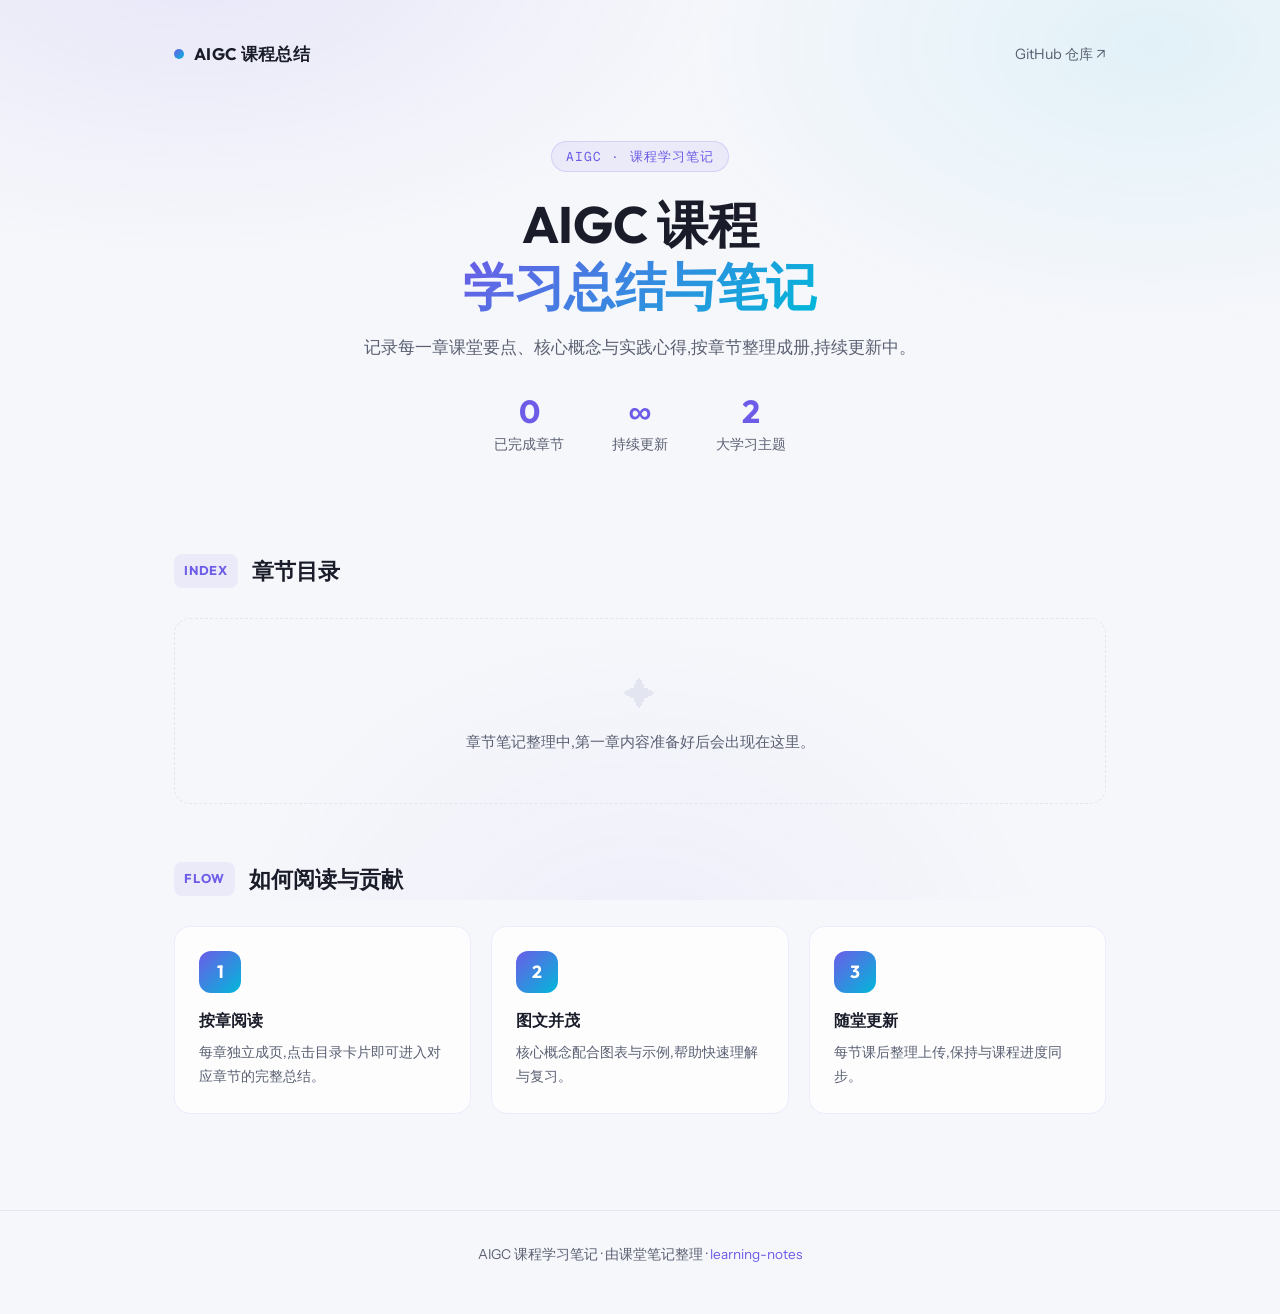
==== aigc/index.html @ d2da3387 "Add AIGC course summary website homepage" ====
<!-- Generated by Trae Work -->
<!DOCTYPE html>
<html lang="zh-CN">
<head>
<meta charset="UTF-8">
<meta name="viewport" content="width=device-width, initial-scale=1.0">
<title>AIGC 课程总结 · 学习笔记</title>
<style>
  @font-face {
    font-family: 'Outfit';
    src: url('./_shared/fonts/Outfit-Regular.ttf') format('truetype');
    font-weight: 400;
  }
  @font-face {
    font-family: 'Outfit';
    src: url('./_shared/fonts/Outfit-Bold.ttf') format('truetype');
    font-weight: 700;
  }
  @font-face {
    font-family: 'Instrument Sans';
    src: url('./_shared/fonts/InstrumentSans-Regular.ttf') format('truetype');
    font-weight: 400;
  }
  @font-face {
    font-family: 'Geist Mono';
    src: url('./_shared/fonts/GeistMono-Regular.ttf') format('truetype');
    font-weight: 400;
  }

  :root {
    --bg: #f6f7fb;
    --bg2: #ffffff;
    --ink: #1a1d29;
    --muted: #5a6072;
    --rule: #e3e6f0;
    --accent: #6c5ce7;
    --accent2: #00b8d9;
    --shadow: rgba(108, 92, 231, 0.10);
    --font-head: 'Outfit', 'Microsoft YaHei', 'PingFang SC', sans-serif;
    --font-body: 'Instrument Sans', 'Microsoft YaHei', 'PingFang SC', sans-serif;
    --font-mono: 'Geist Mono', Consolas, monospace;
  }

  * { margin: 0; padding: 0; box-sizing: border-box; }

  body {
    font-family: var(--font-body);
    background: var(--bg);
    color: var(--ink);
    line-height: 1.7;
    font-size: 16px;
    min-height: 100vh;
  }

  /* Fresh gradient ambient background */
  body::before {
    content: '';
    position: fixed;
    inset: 0;
    z-index: -1;
    background:
      radial-gradient(900px 500px at 15% -5%, rgba(108, 92, 231, 0.10), transparent 60%),
      radial-gradient(800px 480px at 90% 5%, rgba(0, 184, 217, 0.08), transparent 60%),
      radial-gradient(700px 600px at 50% 110%, rgba(108, 92, 231, 0.06), transparent 60%);
  }

  .container {
    max-width: 980px;
    margin: 0 auto;
    padding: 0 24px;
  }

  /* ---------- Header ---------- */
  header {
    padding: 40px 0 8px;
  }
  .nav {
    display: flex;
    align-items: center;
    justify-content: space-between;
  }
  .brand {
    font-family: var(--font-head);
    font-weight: 700;
    font-size: 1.05rem;
    letter-spacing: 0.02em;
    display: flex;
    align-items: center;
    gap: 10px;
  }
  .brand .dot {
    width: 10px;
    height: 10px;
    border-radius: 50%;
    background: linear-gradient(135deg, var(--accent), var(--accent2));
  }
  .nav a {
    color: var(--muted);
    text-decoration: none;
    font-size: 0.9rem;
    transition: color 0.2s;
  }
  .nav a:hover { color: var(--accent); }

  /* ---------- Hero ---------- */
  .hero {
    padding: 64px 0 56px;
    text-align: center;
  }
  .hero .kicker {
    display: inline-block;
    font-family: var(--font-mono);
    font-size: 0.8rem;
    color: var(--accent);
    background: rgba(108, 92, 231, 0.08);
    border: 1px solid rgba(108, 92, 231, 0.18);
    padding: 4px 14px;
    border-radius: 999px;
    letter-spacing: 0.08em;
    margin-bottom: 22px;
  }
  .hero h1 {
    font-family: var(--font-head);
    font-weight: 700;
    font-size: clamp(2.2rem, 5vw, 3.2rem);
    line-height: 1.2;
    letter-spacing: -0.01em;
    margin-bottom: 16px;
  }
  .hero h1 .grad {
    background: linear-gradient(135deg, var(--accent), var(--accent2));
    -webkit-background-clip: text;
    background-clip: text;
    color: transparent;
  }
  .hero p.sub {
    color: var(--muted);
    font-size: 1.05rem;
    max-width: 560px;
    margin: 0 auto 32px;
  }
  .hero-stats {
    display: flex;
    justify-content: center;
    gap: 48px;
    flex-wrap: wrap;
  }
  .stat .num {
    font-family: var(--font-head);
    font-weight: 700;
    font-size: 2rem;
    color: var(--accent);
    line-height: 1.1;
  }
  .stat .lbl {
    font-size: 0.85rem;
    color: var(--muted);
    margin-top: 4px;
  }

  /* ---------- Sections ---------- */
  .section { padding: 40px 0 16px; }
  .section-head {
    display: flex;
    align-items: center;
    gap: 14px;
    margin-bottom: 28px;
  }
  .section-head .idx {
    font-family: var(--font-head);
    font-weight: 700;
    font-size: 0.8rem;
    color: var(--accent);
    background: rgba(108, 92, 231, 0.08);
    border-radius: 8px;
    padding: 6px 10px;
    letter-spacing: 0.06em;
  }
  .section-head h2 {
    font-family: var(--font-head);
    font-weight: 700;
    font-size: 1.4rem;
  }

  /* ---------- Chapter cards ---------- */
  .chapter-grid {
    display: grid;
    grid-template-columns: repeat(auto-fill, minmax(280px, 1fr));
    gap: 20px;
  }
  .chapter-card {
    background: rgba(255, 255, 255, 0.72);
    backdrop-filter: blur(10px);
    border: 1px solid rgba(108, 92, 231, 0.10);
    border-radius: 16px;
    padding: 26px 24px;
    transition: transform 0.2s, box-shadow 0.2s, border-color 0.2s;
    position: relative;
    overflow: hidden;
  }
  .chapter-card::before {
    content: '';
    position: absolute;
    top: 0; left: 0; right: 0;
    height: 3px;
    background: linear-gradient(135deg, var(--accent), var(--accent2));
    opacity: 0;
    transition: opacity 0.2s;
  }
  .chapter-card:hover {
    transform: translateY(-3px);
    box-shadow: 0 12px 28px var(--shadow);
    border-color: rgba(108, 92, 231, 0.22);
  }
  .chapter-card:hover::before { opacity: 1; }
  .chapter-card .c-num {
    font-family: var(--font-mono);
    font-size: 0.75rem;
    color: var(--accent);
    letter-spacing: 0.1em;
    margin-bottom: 10px;
    display: block;
  }
  .chapter-card h3 {
    font-family: var(--font-head);
    font-weight: 700;
    font-size: 1.15rem;
    margin-bottom: 8px;
  }
  .chapter-card p {
    font-size: 0.9rem;
    color: var(--muted);
    margin-bottom: 16px;
  }
  .chapter-card a.more {
    font-size: 0.85rem;
    color: var(--accent);
    text-decoration: none;
    font-weight: 600;
    display: inline-flex;
    align-items: center;
    gap: 4px;
  }
  .chapter-card a.more:hover { text-decoration: underline; }

  .empty-state {
    grid-column: 1 / -1;
    text-align: center;
    padding: 48px 24px;
    border: 1.5px dashed var(--rule);
    border-radius: 16px;
    color: var(--muted);
  }
  .empty-state .big {
    font-family: var(--font-head);
    font-size: 2rem;
    margin-bottom: 8px;
    color: var(--rule);
  }
  .empty-state p { font-size: 0.95rem; }

  /* ---------- How it works ---------- */
  .steps {
    display: grid;
    grid-template-columns: repeat(auto-fit, minmax(240px, 1fr));
    gap: 20px;
    margin-bottom: 32px;
  }
  .step {
    background: rgba(255, 255, 255, 0.72);
    backdrop-filter: blur(10px);
    border: 1px solid rgba(108, 92, 231, 0.10);
    border-radius: 16px;
    padding: 24px;
  }
  .step .s-ico {
    width: 42px; height: 42px;
    border-radius: 12px;
    display: flex; align-items: center; justify-content: center;
    font-family: var(--font-head);
    font-weight: 700;
    font-size: 1.1rem;
    color: #fff;
    background: linear-gradient(135deg, var(--accent), var(--accent2));
    margin-bottom: 14px;
  }
  .step h3 {
    font-family: var(--font-head);
    font-weight: 700;
    font-size: 1.02rem;
    margin-bottom: 6px;
  }
  .step p { font-size: 0.88rem; color: var(--muted); }

  /* ---------- Footer ---------- */
  footer {
    margin-top: 48px;
    padding: 32px 0 48px;
    border-top: 1px solid var(--rule);
    text-align: center;
    color: var(--muted);
    font-size: 0.85rem;
  }
  footer a { color: var(--accent); text-decoration: none; }
  footer a:hover { text-decoration: underline; }

  @media (max-width: 600px) {
    .hero { padding: 40px 0 40px; }
    .hero-stats { gap: 28px; }
    .container { padding: 0 18px; }
  }
</style>
</head>
<body>

<header>
  <div class="container">
    <div class="nav">
      <div class="brand"><span class="dot"></span>AIGC 课程总结</div>
      <a href="https://github.com/Zero11-pig/learning-notes" target="_blank" rel="noopener">GitHub 仓库 ↗</a>
    </div>
  </div>
</header>

<section class="hero">
  <div class="container">
    <span class="kicker">AIGC · 课程学习笔记</span>
    <h1>AIGC 课程<br><span class="grad">学习总结与笔记</span></h1>
    <p class="sub">记录每一章课堂要点、核心概念与实践心得,按章节整理成册,持续更新中。</p>
    <div class="hero-stats">
      <div class="stat"><div class="num" id="stat-chapters">0</div><div class="lbl">已完成章节</div></div>
      <div class="stat"><div class="num">∞</div><div class="lbl">持续更新</div></div>
      <div class="stat"><div class="num">2</div><div class="lbl">大学习主题</div></div>
    </div>
  </div>
</section>

<main>
  <div class="container">

    <section class="section">
      <div class="section-head">
        <span class="idx">INDEX</span>
        <h2>章节目录</h2>
      </div>
      <div class="chapter-grid" id="chapterGrid">
        <div class="empty-state">
          <div class="big">✦</div>
          <p>章节笔记整理中,第一章内容准备好后会出现在这里。</p>
        </div>
      </div>
    </section>

    <section class="section">
      <div class="section-head">
        <span class="idx">FLOW</span>
        <h2>如何阅读与贡献</h2>
      </div>
      <div class="steps">
        <div class="step">
          <div class="s-ico">1</div>
          <h3>按章阅读</h3>
          <p>每章独立成页,点击目录卡片即可进入对应章节的完整总结。</p>
        </div>
        <div class="step">
          <div class="s-ico">2</div>
          <h3>图文并茂</h3>
          <p>核心概念配合图表与示例,帮助快速理解与复习。</p>
        </div>
        <div class="step">
          <div class="s-ico">3</div>
          <h3>随堂更新</h3>
          <p>每节课后整理上传,保持与课程进度同步。</p>
        </div>
      </div>
    </section>

  </div>
</main>

<footer>
  <div class="container">
    <p>AIGC 课程学习笔记 · 由课堂笔记整理 · <a href="https://github.com/Zero11-pig/learning-notes" target="_blank" rel="noopener">learning-notes</a></p>
  </div>
</footer>

</body>
</html>
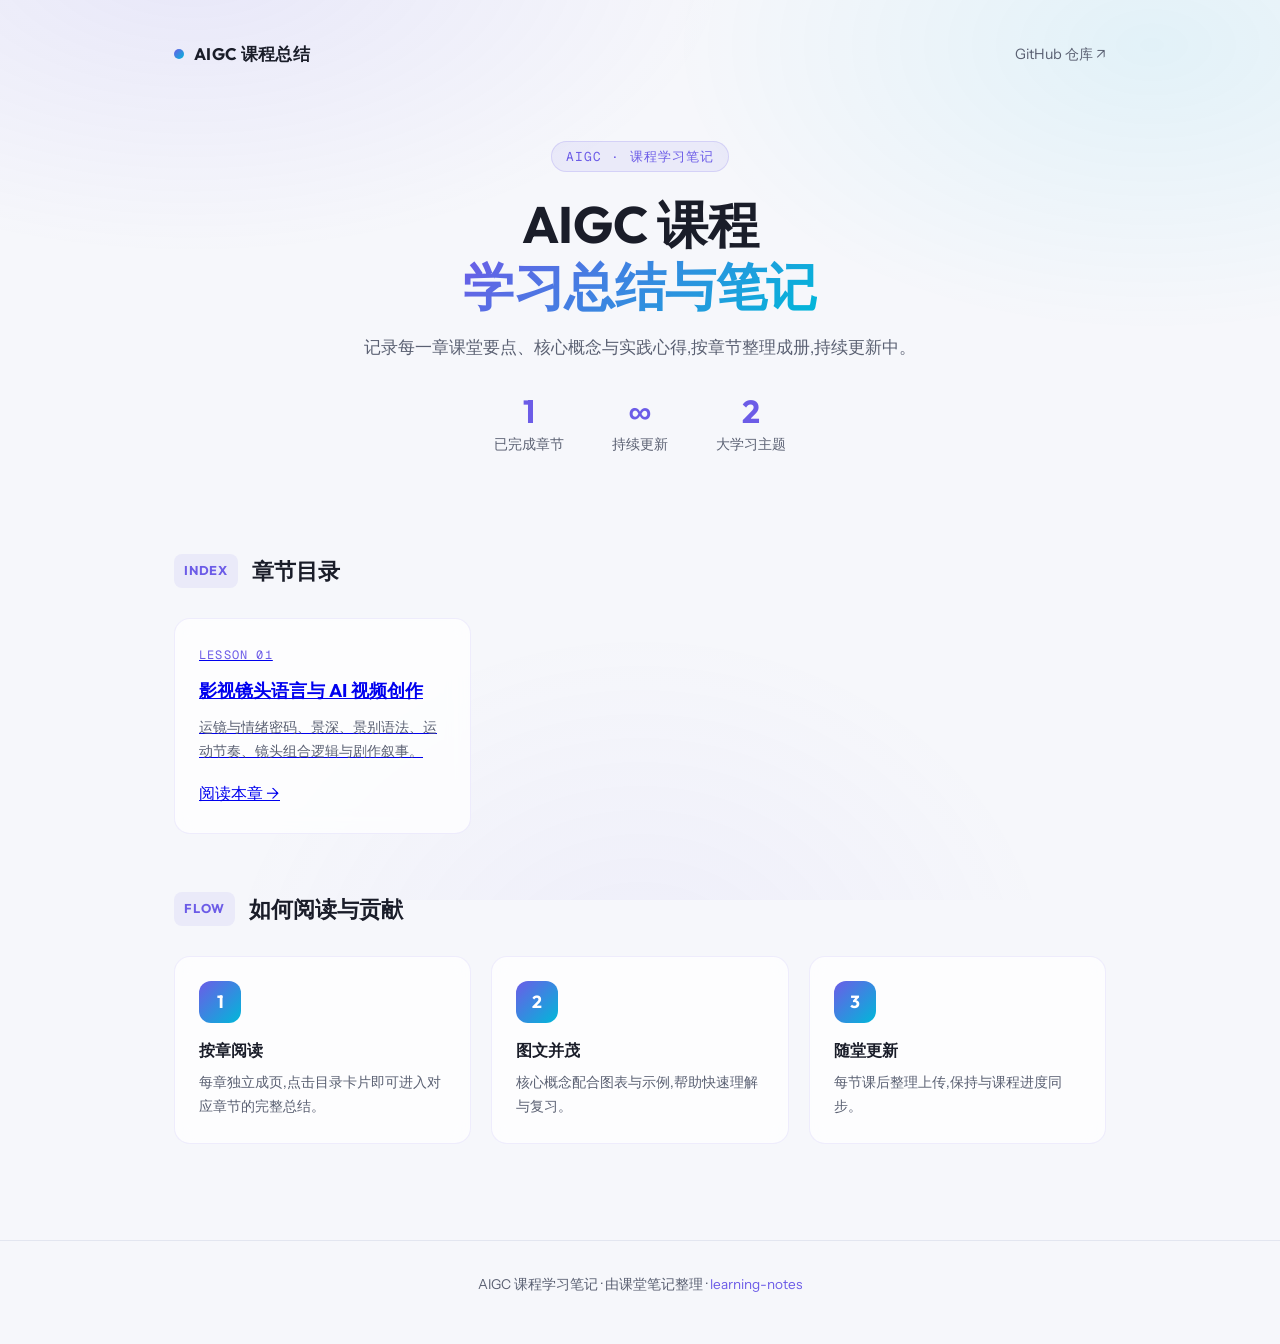
==== commit b01b78ae: "Add lesson 1: cinematography and AI video creation" ====
--- a/aigc/index.html
+++ b/aigc/index.html
@@ -328,7 +328,7 @@
     <h1>AIGC 课程<br><span class="grad">学习总结与笔记</span></h1>
     <p class="sub">记录每一章课堂要点、核心概念与实践心得,按章节整理成册,持续更新中。</p>
     <div class="hero-stats">
-      <div class="stat"><div class="num" id="stat-chapters">0</div><div class="lbl">已完成章节</div></div>
+      <div class="stat"><div class="num" id="stat-chapters">1</div><div class="lbl">已完成章节</div></div>
       <div class="stat"><div class="num">∞</div><div class="lbl">持续更新</div></div>
       <div class="stat"><div class="num">2</div><div class="lbl">大学习主题</div></div>
     </div>
@@ -344,10 +344,12 @@
         <h2>章节目录</h2>
       </div>
       <div class="chapter-grid" id="chapterGrid">
-        <div class="empty-state">
-          <div class="big">✦</div>
-          <p>章节笔记整理中,第一章内容准备好后会出现在这里。</p>
-        </div>
+        <a class="chapter-card" href="./chapter-01.html">
+          <span class="c-num">LESSON 01</span>
+          <h3>影视镜头语言与 AI 视频创作</h3>
+          <p>运镜与情绪密码、景深、景别语法、运动节奏、镜头组合逻辑与剧作叙事。</p>
+          <span class="more">阅读本章 →</span>
+        </a>
       </div>
     </section>
 
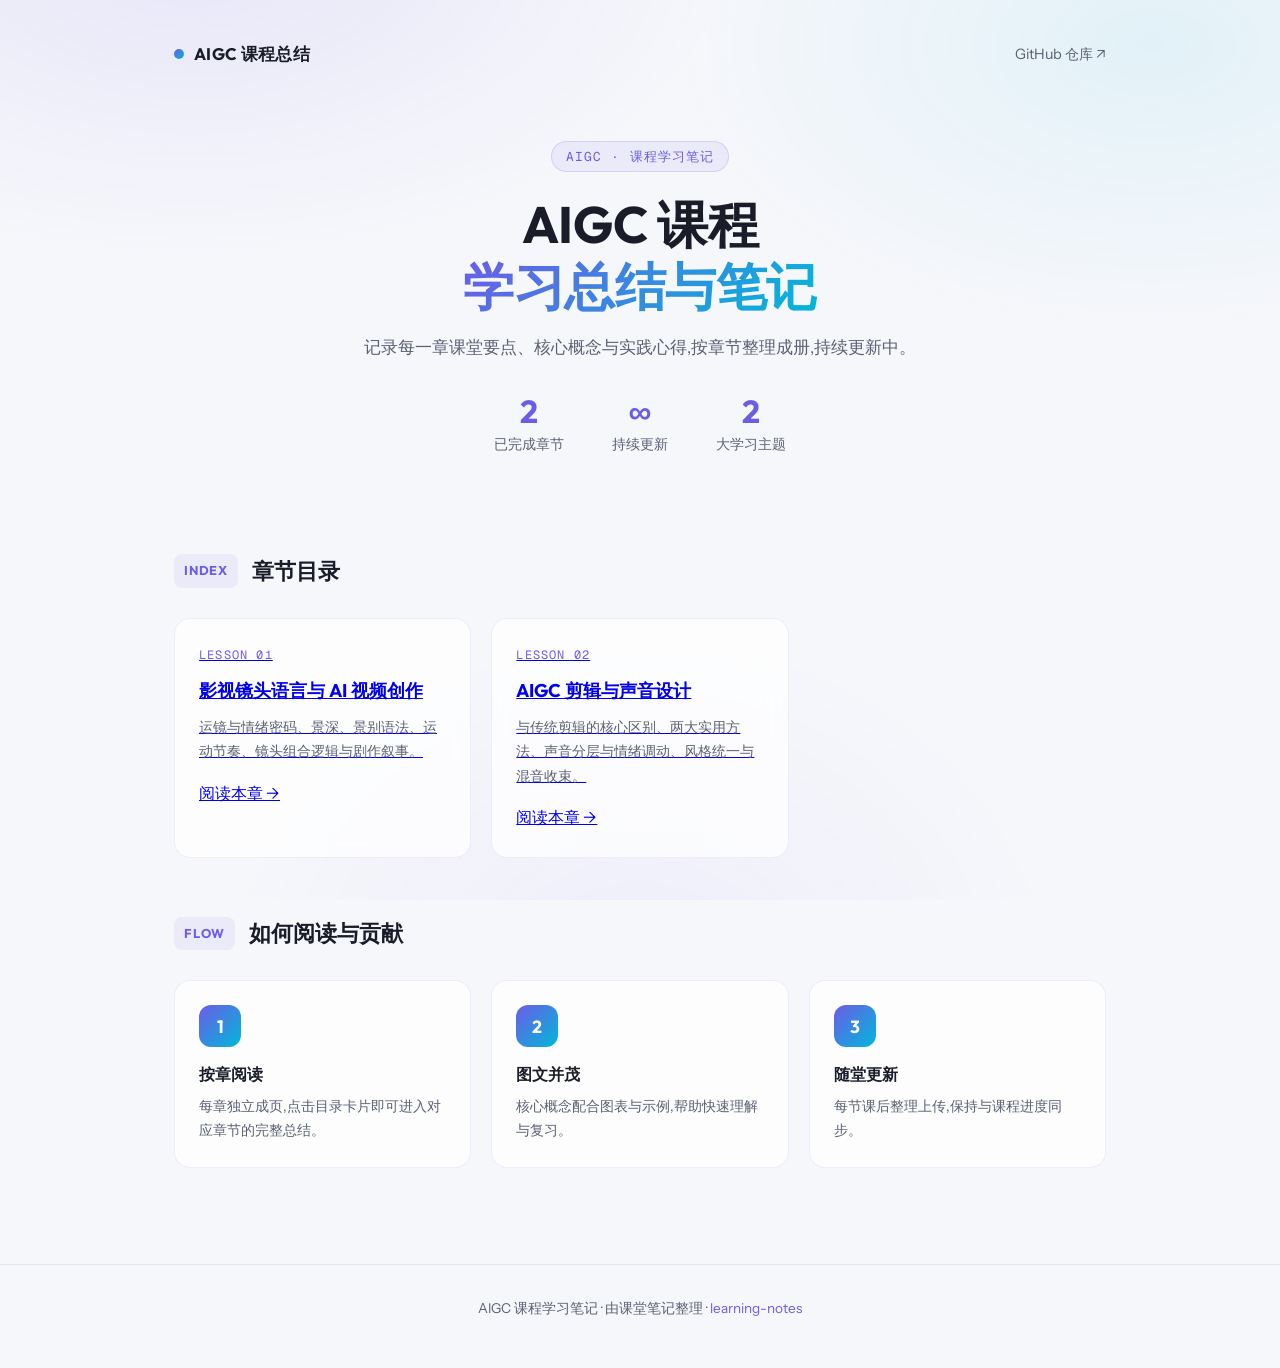
==== commit bb181783: "Add lesson 2: AIGC editing and sound design" ====
--- a/aigc/index.html
+++ b/aigc/index.html
@@ -328,7 +328,7 @@
     <h1>AIGC 课程<br><span class="grad">学习总结与笔记</span></h1>
     <p class="sub">记录每一章课堂要点、核心概念与实践心得,按章节整理成册,持续更新中。</p>
     <div class="hero-stats">
-      <div class="stat"><div class="num" id="stat-chapters">1</div><div class="lbl">已完成章节</div></div>
+      <div class="stat"><div class="num" id="stat-chapters">2</div><div class="lbl">已完成章节</div></div>
       <div class="stat"><div class="num">∞</div><div class="lbl">持续更新</div></div>
       <div class="stat"><div class="num">2</div><div class="lbl">大学习主题</div></div>
     </div>
@@ -348,6 +348,12 @@
           <span class="c-num">LESSON 01</span>
           <h3>影视镜头语言与 AI 视频创作</h3>
           <p>运镜与情绪密码、景深、景别语法、运动节奏、镜头组合逻辑与剧作叙事。</p>
+          <span class="more">阅读本章 →</span>
+        </a>
+        <a class="chapter-card" href="./chapter-02.html">
+          <span class="c-num">LESSON 02</span>
+          <h3>AIGC 剪辑与声音设计</h3>
+          <p>与传统剪辑的核心区别、两大实用方法、声音分层与情绪调动、风格统一与混音收束。</p>
           <span class="more">阅读本章 →</span>
         </a>
       </div>
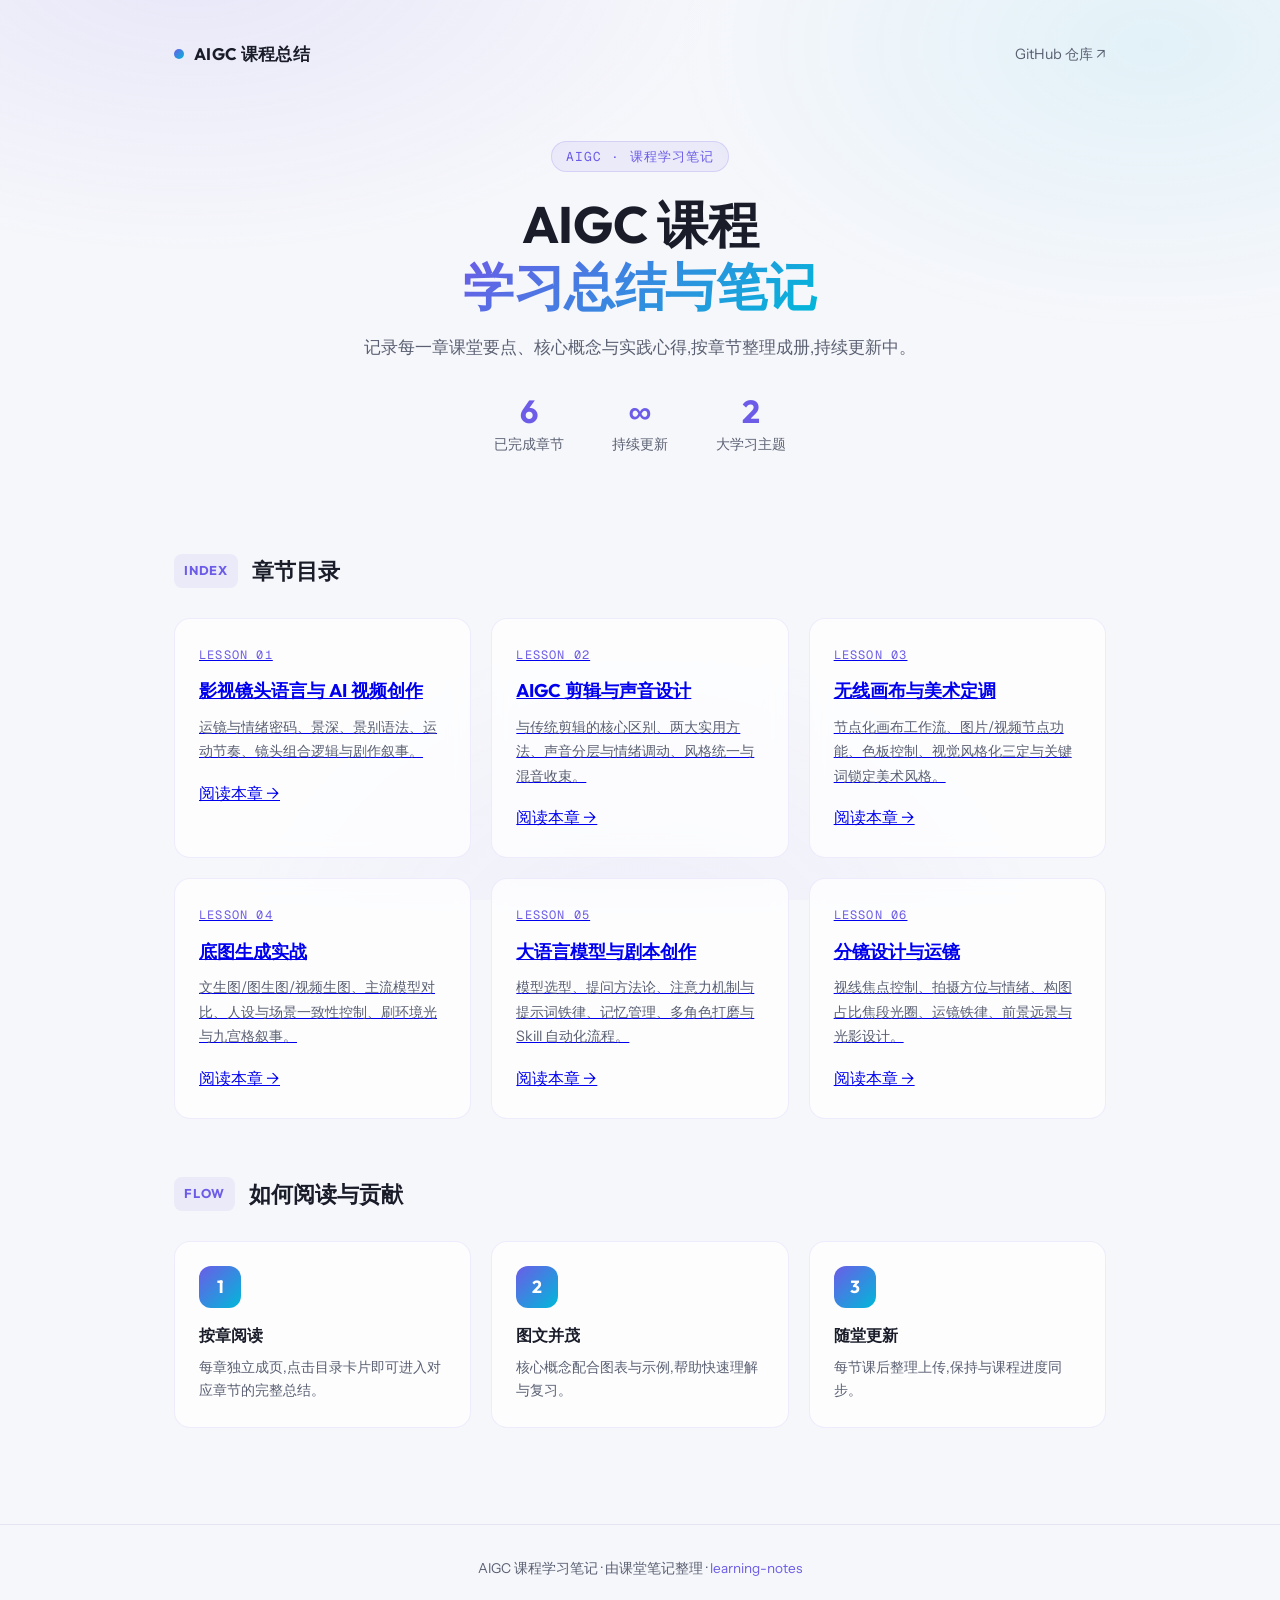
==== commit 8a6650fb: "Add lessons 3-6: canvas & art direction, base image, LLM & screenplay, storyboard & camera movement" ====
--- a/aigc/index.html
+++ b/aigc/index.html
@@ -328,7 +328,7 @@
     <h1>AIGC 课程<br><span class="grad">学习总结与笔记</span></h1>
     <p class="sub">记录每一章课堂要点、核心概念与实践心得,按章节整理成册,持续更新中。</p>
     <div class="hero-stats">
-      <div class="stat"><div class="num" id="stat-chapters">2</div><div class="lbl">已完成章节</div></div>
+      <div class="stat"><div class="num" id="stat-chapters">6</div><div class="lbl">已完成章节</div></div>
       <div class="stat"><div class="num">∞</div><div class="lbl">持续更新</div></div>
       <div class="stat"><div class="num">2</div><div class="lbl">大学习主题</div></div>
     </div>
@@ -354,6 +354,30 @@
           <span class="c-num">LESSON 02</span>
           <h3>AIGC 剪辑与声音设计</h3>
           <p>与传统剪辑的核心区别、两大实用方法、声音分层与情绪调动、风格统一与混音收束。</p>
+          <span class="more">阅读本章 →</span>
+        </a>
+        <a class="chapter-card" href="./chapter-03.html">
+          <span class="c-num">LESSON 03</span>
+          <h3>无线画布与美术定调</h3>
+          <p>节点化画布工作流、图片/视频节点功能、色板控制、视觉风格化三定与关键词锁定美术风格。</p>
+          <span class="more">阅读本章 →</span>
+        </a>
+        <a class="chapter-card" href="./chapter-04.html">
+          <span class="c-num">LESSON 04</span>
+          <h3>底图生成实战</h3>
+          <p>文生图/图生图/视频生图、主流模型对比、人设与场景一致性控制、刷环境光与九宫格叙事。</p>
+          <span class="more">阅读本章 →</span>
+        </a>
+        <a class="chapter-card" href="./chapter-05.html">
+          <span class="c-num">LESSON 05</span>
+          <h3>大语言模型与剧本创作</h3>
+          <p>模型选型、提问方法论、注意力机制与提示词铁律、记忆管理、多角色打磨与 Skill 自动化流程。</p>
+          <span class="more">阅读本章 →</span>
+        </a>
+        <a class="chapter-card" href="./chapter-06.html">
+          <span class="c-num">LESSON 06</span>
+          <h3>分镜设计与运镜</h3>
+          <p>视线焦点控制、拍摄方位与情绪、构图占比焦段光圈、运镜铁律、前景远景与光影设计。</p>
           <span class="more">阅读本章 →</span>
         </a>
       </div>
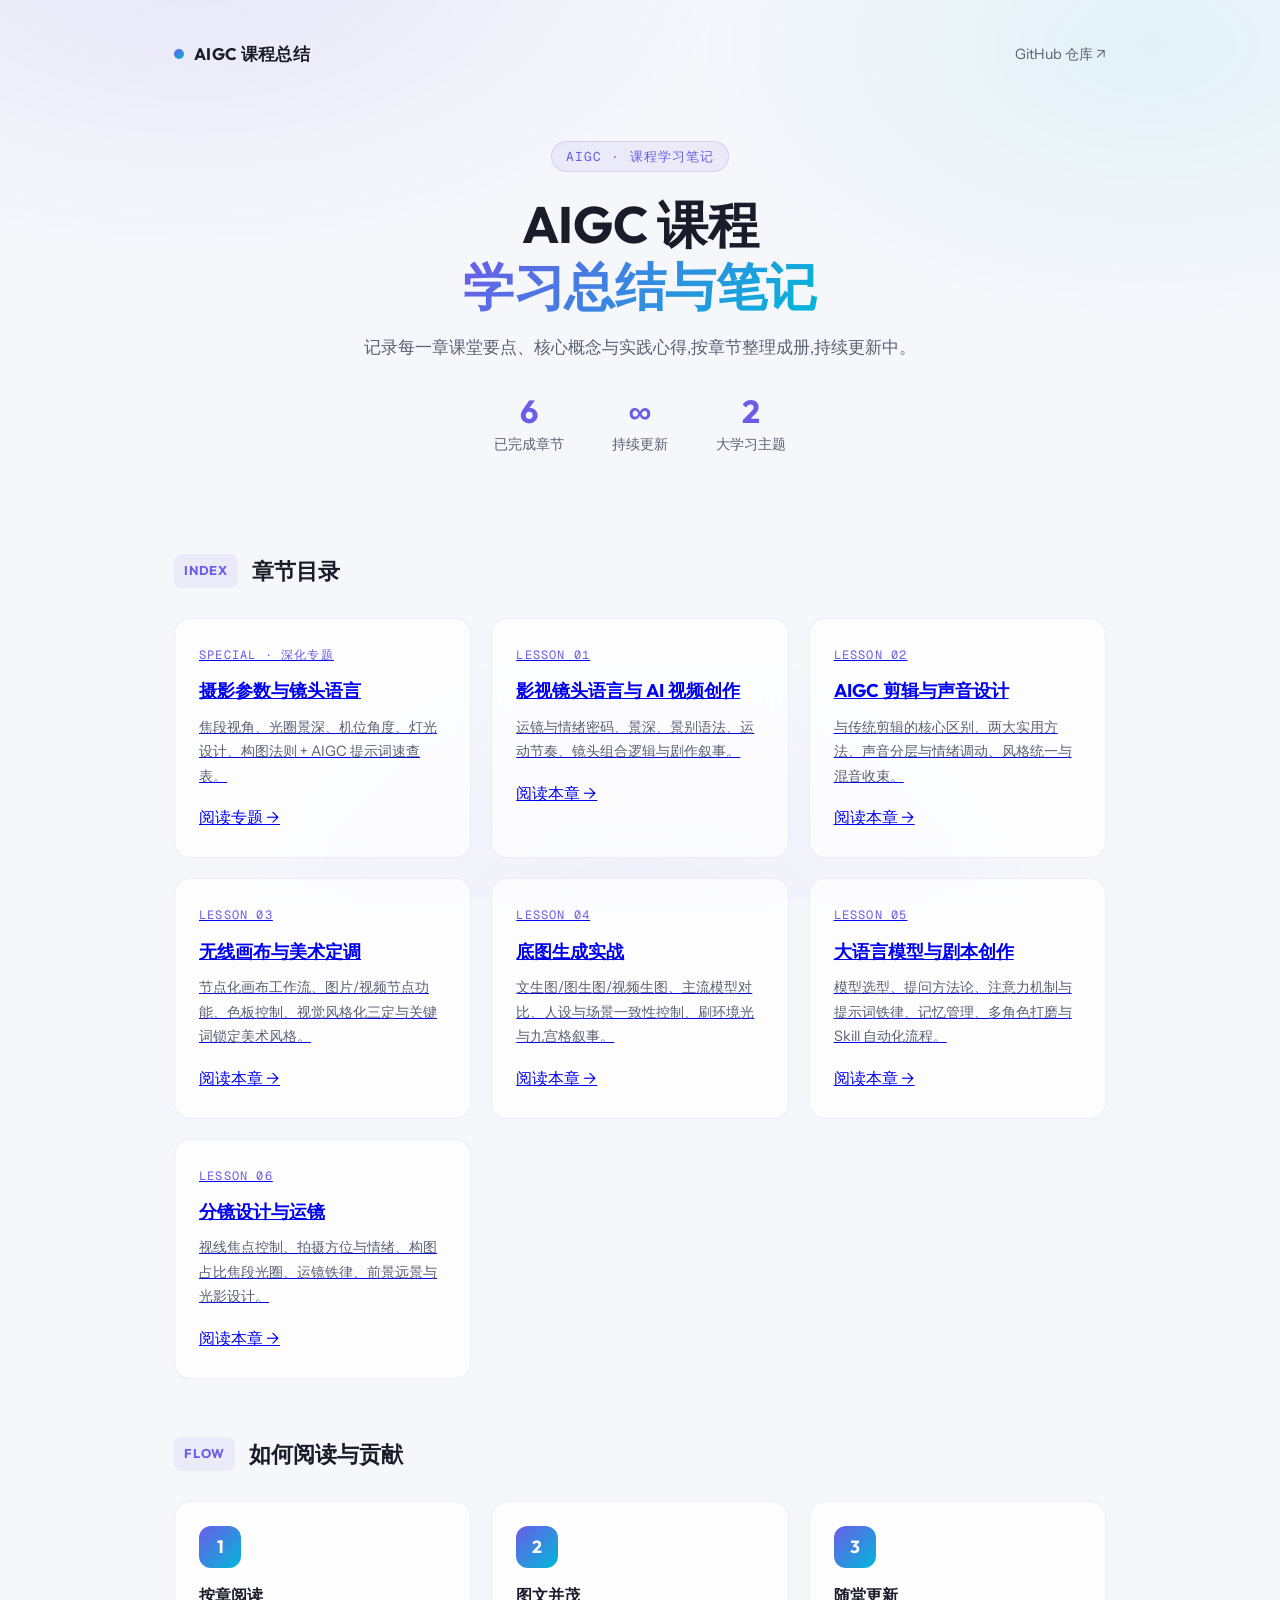
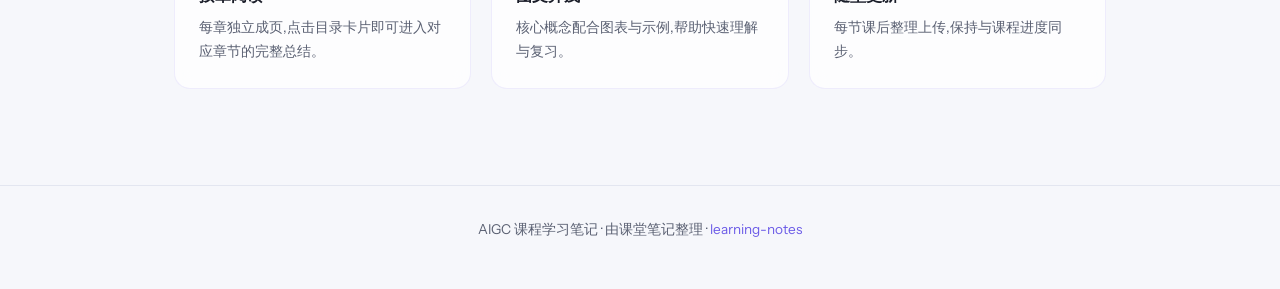
==== commit 1ce39aec: "Add deep-dive special topic: photography parameters and cinematography" ====
--- a/aigc/index.html
+++ b/aigc/index.html
@@ -344,6 +344,12 @@
         <h2>章节目录</h2>
       </div>
       <div class="chapter-grid" id="chapterGrid">
+        <a class="chapter-card" href="./special-photography.html">
+          <span class="c-num">SPECIAL · 深化专题</span>
+          <h3>摄影参数与镜头语言</h3>
+          <p>焦段视角、光圈景深、机位角度、灯光设计、构图法则 + AIGC 提示词速查表。</p>
+          <span class="more">阅读专题 →</span>
+        </a>
         <a class="chapter-card" href="./chapter-01.html">
           <span class="c-num">LESSON 01</span>
           <h3>影视镜头语言与 AI 视频创作</h3>
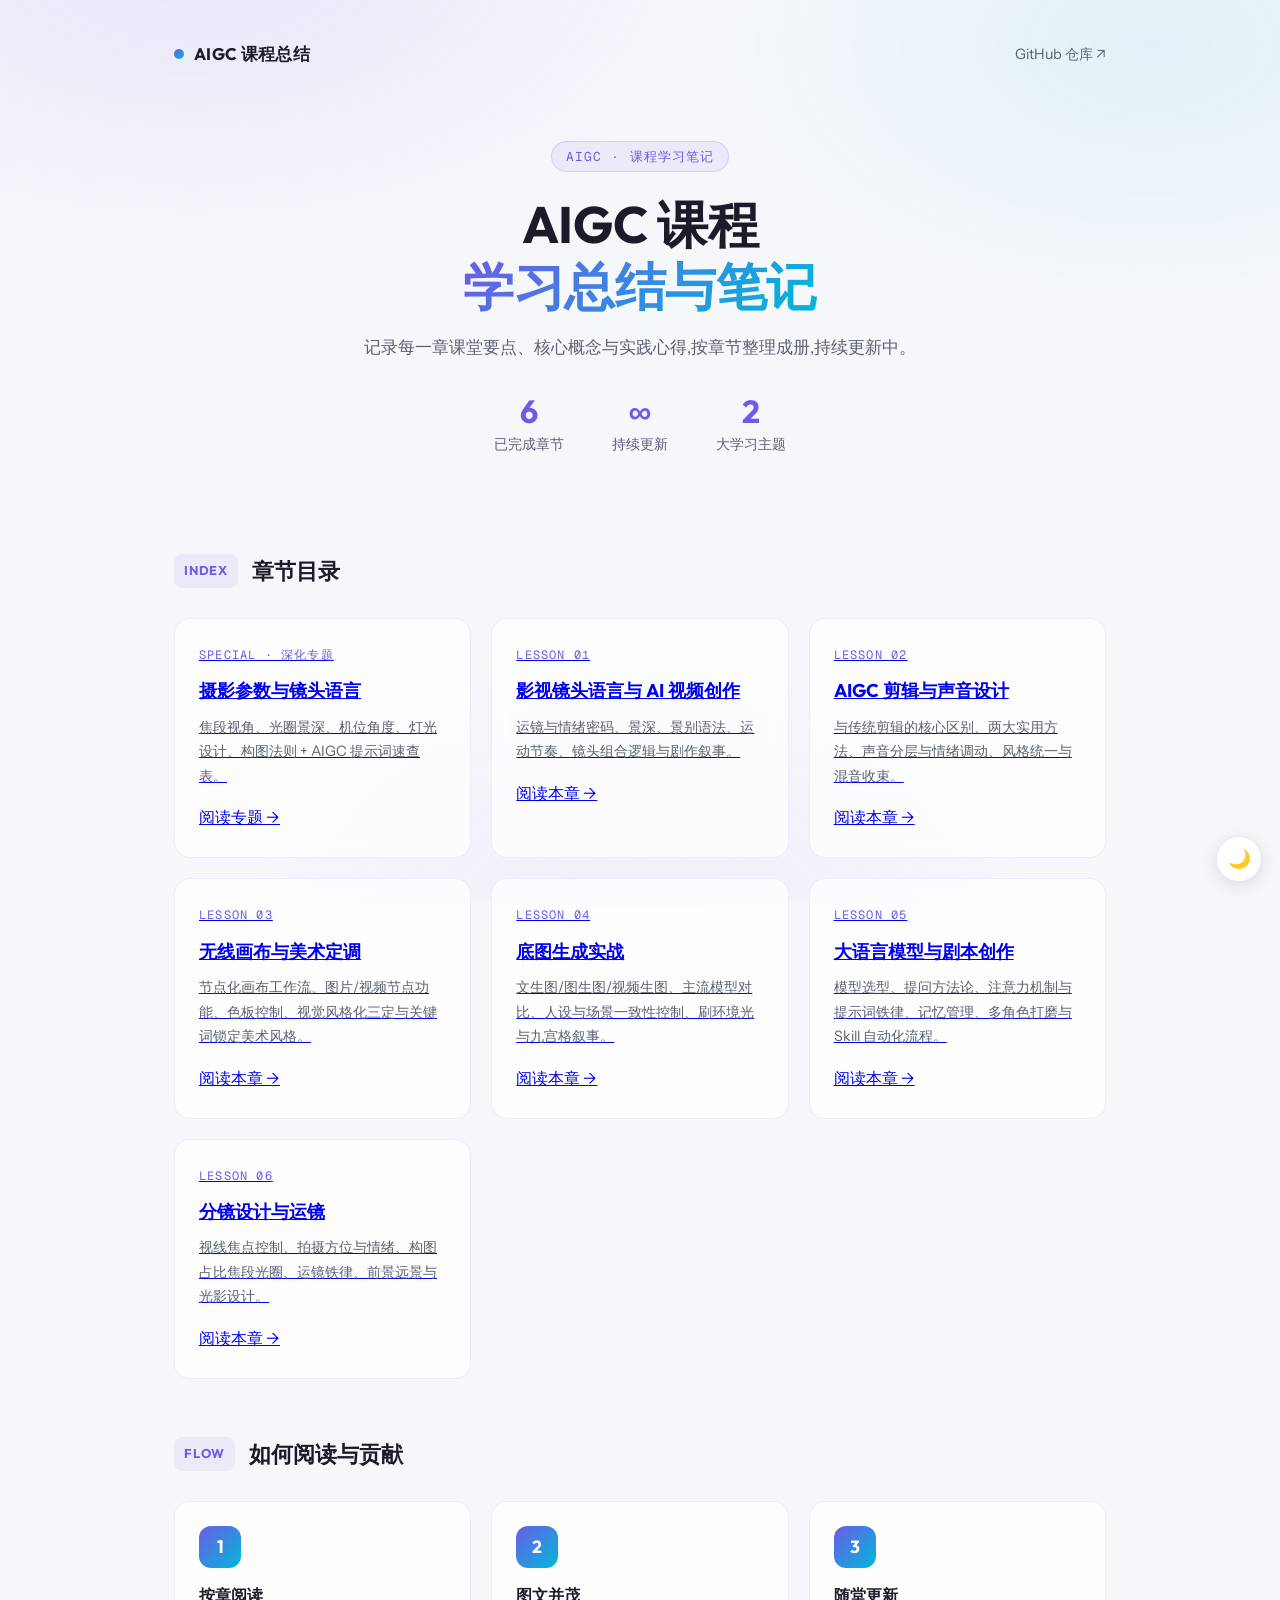
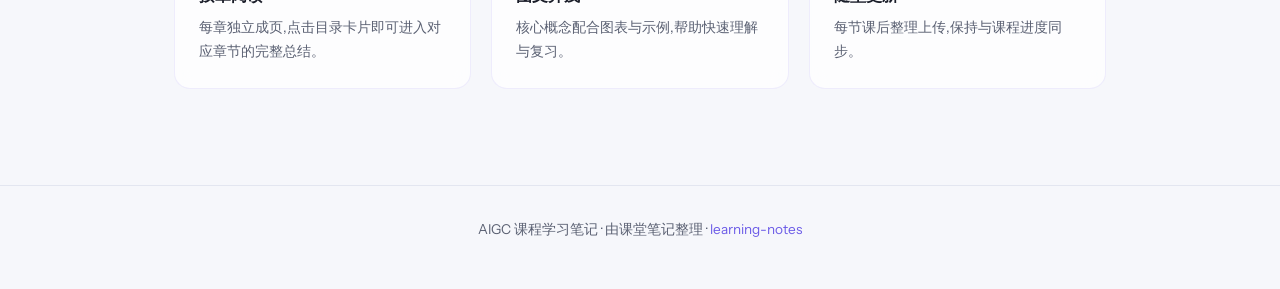
==== commit c4eb6f0e: "UI enhancement tier 2: dark mode, theme toggle, reading progress, reveal animations, TOC sidebar, ho" ====
--- a/aigc/index.html
+++ b/aigc/index.html
@@ -310,6 +310,7 @@
     .container { padding: 0 18px; }
   }
 </style>
+<link rel="stylesheet" href="./_shared/enhance.css">
 </head>
 <body>
 
@@ -422,5 +423,6 @@
   </div>
 </footer>
 
+<script src="./_shared/enhance.js"></script>
 </body>
 </html>
--- a/aigc/_shared/enhance.css
+++ b/aigc/_shared/enhance.css
@@ -0,0 +1,217 @@
+/* ============================================================
+   AIGC 课程总结 · 界面增强层(第二档优化)
+   暗色模式 / 主题切换 / 阅读进度条 / 卡片渐显 / 表格行高亮
+   ============================================================ */
+
+/* ---------- 阅读进度条 ---------- */
+.read-progress {
+  position: fixed;
+  top: 0; left: 0;
+  height: 3px;
+  width: 0;
+  background: linear-gradient(90deg, var(--accent, #6c5ce7), var(--accent2, #00b8d9));
+  z-index: 9999;
+  transition: width 0.1s linear;
+}
+
+/* ---------- 主题切换按钮 ---------- */
+.theme-toggle {
+  position: fixed;
+  right: 18px;
+  bottom: 18px;
+  width: 46px; height: 46px;
+  border-radius: 50%;
+  border: 1px solid var(--rule, #e3e6f0);
+  background: var(--bg2, #ffffff);
+  color: var(--ink, #1a1d29);
+  font-size: 1.15rem;
+  cursor: pointer;
+  z-index: 9998;
+  box-shadow: 0 4px 16px rgba(26, 29, 41, 0.12);
+  display: flex;
+  align-items: center;
+  justify-content: center;
+  transition: transform 0.2s, box-shadow 0.2s;
+}
+.theme-toggle:hover {
+  transform: translateY(-2px);
+  box-shadow: 0 6px 20px rgba(26, 29, 41, 0.18);
+}
+.theme-toggle .icon-sun { display: none; }
+.theme-toggle .icon-moon { display: block; }
+body.dark .theme-toggle .icon-sun { display: block; }
+body.dark .theme-toggle .icon-moon { display: none; }
+
+/* ---------- 返回顶部 ---------- */
+.back-top {
+  position: fixed;
+  right: 18px;
+  bottom: 74px;
+  width: 40px; height: 40px;
+  border-radius: 50%;
+  border: 1px solid var(--rule, #e3e6f0);
+  background: var(--bg2, #ffffff);
+  color: var(--muted, #5a6072);
+  font-size: 1rem;
+  cursor: pointer;
+  z-index: 9997;
+  box-shadow: 0 4px 14px rgba(26, 29, 41, 0.10);
+  display: flex;
+  align-items: center;
+  justify-content: center;
+  opacity: 0;
+  pointer-events: none;
+  transition: opacity 0.25s, transform 0.25s;
+}
+.back-top.visible {
+  opacity: 1;
+  pointer-events: auto;
+}
+.back-top:hover {
+  transform: translateY(-2px);
+  color: var(--accent, #6c5ce7);
+}
+
+/* ---------- 卡片滚动渐显 ---------- */
+.reveal {
+  opacity: 0;
+  transform: translateY(18px);
+  transition: opacity 0.5s ease, transform 0.5s ease;
+}
+.reveal.visible {
+  opacity: 1;
+  transform: translateY(0);
+}
+
+/* ---------- 表格 hover 行高亮 ---------- */
+table tbody tr {
+  transition: background-color 0.18s ease;
+}
+table tbody tr:hover td {
+  background-color: rgba(108, 92, 231, 0.07) !important;
+}
+
+/* ---------- 卡片 hover 微交互增强 ---------- */
+.card, .chapter-card, .step, .homework {
+  transition: transform 0.22s ease, box-shadow 0.22s ease, border-color 0.22s ease;
+}
+
+/* ---------- 暗色模式 ---------- */
+body.dark {
+  --bg: #0f1118;
+  --bg2: #1a1e2b;
+  --ink: #e8eaf3;
+  --muted: #9aa3bd;
+  --rule: #2a2f42;
+  --shadow: rgba(0, 0, 0, 0.35);
+  color-scheme: dark;
+}
+
+body.dark::before {
+  background:
+    radial-gradient(900px 500px at 15% -5%, rgba(108, 92, 231, 0.16), transparent 60%),
+    radial-gradient(800px 480px at 90% 5%, rgba(0, 184, 217, 0.12), transparent 60%),
+    radial-gradient(700px 600px at 50% 110%, rgba(108, 92, 231, 0.10), transparent 60%);
+}
+
+/* 卡片底色随主题 */
+body.dark .chapter-card,
+body.dark .step,
+body.dark .card,
+body.dark .homework,
+body.dark .s-node,
+body.dark .check,
+body.dark .angle-ico,
+body.dark .layer-bar,
+body.dark .model-row,
+body.dark .focal,
+body.dark .light-card,
+body.dark .temp-row .track,
+body.dark .aperture-row .track,
+body.dark .fs-track,
+body.dark .weight .track,
+body.dark .layer-info .m,
+body.dark .vs-side,
+body.dark .table-wrap table {
+  background: rgba(26, 30, 43, 0.75);
+  border-color: rgba(108, 92, 231, 0.18);
+}
+
+body.dark table {
+  background: var(--bg2);
+}
+body.dark th {
+  background: #262b3d;
+  color: #fff;
+}
+body.dark tr:nth-child(even) td {
+  background: rgba(108, 92, 231, 0.05);
+}
+
+/* 提示词代码块 */
+body.dark .prompt-box {
+  background: var(--bg2);
+  border-color: var(--rule);
+}
+body.dark .prompt-box code {
+  background: rgba(108, 92, 231, 0.18);
+  color: var(--ink);
+}
+
+/* 图表区域 */
+body.dark figure.diagram .dbox {
+  background: var(--bg2);
+  border-color: var(--rule);
+}
+
+/* 主题切换过渡 */
+body, body * {
+  transition-property: background-color, border-color, color;
+  transition-duration: 0.25s;
+}
+
+/* ---------- 章节页目录侧边栏(桌面端) ---------- */
+.toc-side {
+  display: none;
+}
+@media (min-width: 1100px) {
+  .toc-side {
+    display: block;
+    position: fixed;
+    left: max(12px, calc(50% - 520px));
+    top: 96px;
+    width: 172px;
+    max-height: calc(100vh - 140px);
+    overflow-y: auto;
+    padding: 6px 0;
+    border-left: 2px solid var(--rule, #e3e6f0);
+  }
+  .toc-side a {
+    display: block;
+    font-size: 0.78rem;
+    color: var(--muted, #5a6072);
+    text-decoration: none;
+    padding: 5px 0 5px 14px;
+    line-height: 1.4;
+    border-left: 2px solid transparent;
+    margin-left: -2px;
+    transition: color 0.2s, border-color 0.2s;
+  }
+  .toc-side a:hover { color: var(--accent, #6c5ce7); }
+  .toc-side a.active {
+    color: var(--accent, #6c5ce7);
+    border-left-color: var(--accent, #6c5ce7);
+    font-weight: 600;
+  }
+}
+
+/* ---------- 打印优化 ---------- */
+@media print {
+  .read-progress, .theme-toggle, .back-top, .toc-side {
+    display: none !important;
+  }
+  body { background: #fff !important; }
+  .chapter-card, .card, .step, .homework, .s-node, .check {
+    box-shadow: none !important;
+  }
+}
